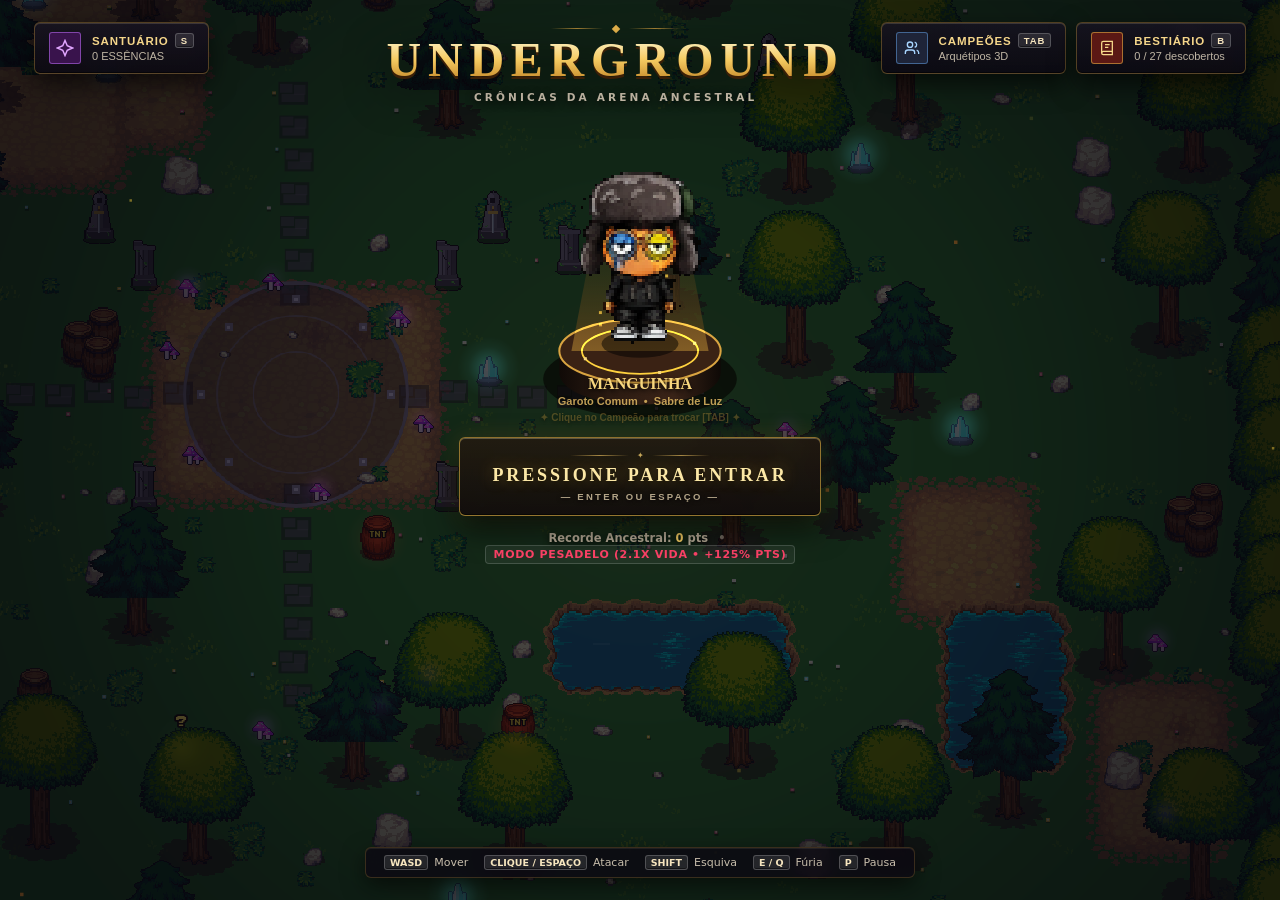
==== index.html @ 07d0e4aa "chore(release): remover atalhos manuais de teste (1-6/K) da versao oficial" ====
<!DOCTYPE html>
<html lang="pt-BR">
<head>
  <meta charset="UTF-8" />
  <meta name="viewport" content="width=device-width, initial-scale=1.0, maximum-scale=1.0, user-scalable=no, viewport-fit=cover" />
  <meta name="apple-mobile-web-app-capable" content="yes" />
  <meta name="apple-mobile-web-app-status-bar-style" content="black-translucent" />
  <meta name="mobile-web-app-capable" content="yes" />
  <meta name="theme-color" content="#0d0f14" />
  <meta http-equiv="Cache-Control" content="no-cache, no-store, must-revalidate" />
  <meta http-equiv="Pragma" content="no-cache" />
  <meta http-equiv="Expires" content="0" />
  <title>Underground — Crônicas da Arena Ancestral</title>
  <link rel="icon" type="image/png" href="assets/sprites/characters/manguinha_portrait.png" />
  <link rel="stylesheet" href="css/style.css?v=2.6.0" />
</head>
<body>
  <canvas id="webgl-canvas"></canvas>
  <canvas id="game"></canvas>

  <!-- Modern AAA Menu Overlay -->
  <div id="menu-overlay" class="menu-overlay is-hidden" aria-label="Menu Principal">
    <header class="menu-topbar">
      <button id="btn-souls" class="glass-pill souls-btn" type="button" aria-label="Santuário das Almas">
        <span class="souls-badge" aria-hidden="true">
          <svg viewBox="0 0 24 24" width="18" height="18" fill="none" stroke="currentColor" stroke-width="2"><path d="M12 2l3 7 7 3-7 3-3 7-3-7-7-3 7-3z"/></svg>
        </span>
        <div class="pill-text">
          <span class="pill-title">SANTUÁRIO <kbd>S</kbd></span>
          <span id="ui-souls-count" class="pill-sub">0 essências</span>
        </div>
      </button>

      <div class="title-block">
        <div class="title-ornament" aria-hidden="true"><span></span><i></i><span></span></div>
        <h1 class="game-title">UNDERGROUND</h1>
        <p class="game-subtitle">CRÔNICAS DA ARENA ANCESTRAL</p>
      </div>

      <div class="topbar-right">
        <button id="btn-chars" class="glass-pill chars-btn" type="button" aria-label="Escolher Campeão">
          <span class="chars-badge" aria-hidden="true">
            <svg viewBox="0 0 24 24" width="16" height="16" fill="none" stroke="currentColor" stroke-width="2">
              <path d="M16 21v-2a4 4 0 0 0-4-4H6a4 4 0 0 0-4 4v2"/>
              <circle cx="9" cy="7" r="4"/>
              <path d="M22 21v-2a4 4 0 0 0-3-3.87M16 3.13a4 4 0 0 1 0 7.75"/>
            </svg>
          </span>
          <div class="pill-text">
            <span class="pill-title">CAMPEÕES <kbd>TAB</kbd></span>
            <span class="pill-sub">Arquétipos 3D</span>
          </div>
        </button>

        <button id="btn-bestiary" class="glass-pill bestiary-btn" type="button" aria-label="Bestiário">
          <span class="book-badge" aria-hidden="true">
            <svg viewBox="0 0 24 24" width="16" height="16" fill="none" stroke="currentColor" stroke-width="1.9">
              <path d="M4 19.5A2.5 2.5 0 0 1 6.5 17H20"/>
              <path d="M6.5 2H20v20H6.5A2.5 2.5 0 0 1 4 19.5v-15A2.5 2.5 0 0 1 6.5 2z"/>
              <path d="M9 7h7M9 11h5"/>
            </svg>
          </span>
          <div class="pill-text">
            <span class="pill-title">BESTIÁRIO <kbd>B</kbd></span>
            <span id="ui-bestiary-prog" class="pill-sub">0 / 27 descobertos</span>
          </div>
        </button>
      </div>
    </header>

    <section class="menu-dock" aria-label="Menu Principal">
      <button id="btn-play" class="btn-press-start" type="button" aria-label="Entrar na Arena">
        <div class="press-start-ornament" aria-hidden="true">
          <span></span><i>✦</i><span></span>
        </div>
        <span class="press-start-main">PRESSIONE PARA ENTRAR</span>
        <span class="press-start-sub">— ENTER OU ESPAÇO —</span>
      </button>

      <div id="ui-record-line" class="record-line">
        Recorde Ancestral: <strong id="ui-best-score">0</strong> pts <span class="rec-dot">•</span> <button id="ui-diff-desc" class="mode-tag" type="button" title="Clique para alternar dificuldade (Teclas 1, 2, 3)">Modo Pesadelo</button>
      </div>
    </section>

    <footer class="menu-footer">
      <span><kbd>WASD</kbd> Mover</span>
      <span><kbd>CLIQUE / ESPAÇO</kbd> Atacar</span>
      <span><kbd>SHIFT</kbd> Esquiva</span>
      <span><kbd>E / Q</kbd> Fúria</span>
      <span><kbd>P</kbd> Pausa</span>
    </footer>
  </div>

  <!-- WebGL GPU Engine (PixiJS) -->
  <script src="src/vendor/pixi.min.js"></script>

  <!-- Core Engine -->
  <script src="src/core/config.js?v=2.6.0"></script>
  <script src="src/core/spatialGrid.js?v=2.6.0"></script>
  <script src="src/core/assets.js?v=2.6.0"></script>
  <script src="src/core/audio.js?v=2.6.0"></script>
  <script src="src/core/input.js?v=2.6.0"></script>

  <!-- Game Data & Definitions -->
  <script src="src/data/characters.js?v=2.6.0"></script>
  <script src="src/data/monsters.js?v=2.6.0"></script>
  <script src="src/data/items.js?v=2.6.0"></script>

  <!-- World & Environment -->
  <script src="src/world/world.js?v=2.6.0"></script>

  <!-- Gameplay Systems & AI -->
  <script src="src/systems/state.js?v=2.6.0"></script>
  <script src="src/systems/combat.js?v=2.6.0"></script>
  <script src="src/systems/ai.js?v=2.6.0"></script>
  <script src="src/systems/update.js?v=2.6.0"></script>

  <!-- Rendering & UI -->
  <script src="src/render/worldRenderer.js?v=2.6.0"></script>
  <script src="src/render/pixiShaders.js?v=2.6.0"></script>
  <script src="src/render/pixiRenderer.js?v=2.6.0"></script>
  <script src="src/ui/hud.js?v=2.6.0"></script>
  <script src="src/ui/menus.js?v=2.6.0"></script>

  <!-- Main Loop Bootstrap -->
  <script src="src/main.js?v=2.6.0"></script>
</body>
</html>
---- css/style.css ----
@font-face {
  font-family: 'Press Start 2P';
  src: url('../assets/fonts/PressStart2P.ttf') format('truetype');
}

* {
  box-sizing: border-box;
  -webkit-tap-highlight-color: transparent;
}

html, body {
  margin: 0;
  padding: 0;
  width: 100%;
  height: 100%;
  height: 100dvh;
  overflow: hidden;
  background: #0d0f14;
  position: fixed;
  top: 0;
  left: 0;
  touch-action: none;
  -webkit-touch-callout: none;
  -webkit-user-select: none;
  user-select: none;
  overscroll-behavior: none;
}

canvas {
  display: block;
  width: 100vw;
  height: 100vh;
  height: 100dvh;
  image-rendering: pixelated;
  image-rendering: crisp-edges;
  cursor: crosshair;
  touch-action: none;
  outline: none;
}

#webgl-canvas {
  position: fixed;
  inset: 0;
  z-index: 1;
  pointer-events: none;
}

#game {
  position: fixed;
  inset: 0;
  z-index: 2;
}

canvas:focus-visible {
  box-shadow: inset 0 0 0 2px #d9a441;
}

@media (prefers-reduced-motion: reduce) {
  *, *::before, *::after {
    animation-duration: 0.01ms !important;
    transition-duration: 0.01ms !important;
    scroll-behavior: auto !important;
  }
}

/* =========================================================
   MODERN AAA DARK FANTASY MENU OVERLAY
   ========================================================= */
.menu-overlay {
  position: fixed;
  inset: 0;
  z-index: 20;
  display: flex;
  flex-direction: column;
  justify-content: space-between;
  padding: clamp(14px, 2.4vh, 26px) clamp(16px, 2.8vw, 34px);
  pointer-events: none;
  font-family: system-ui, -apple-system, 'Segoe UI', Roboto, sans-serif;
  color: #f4ebd9;
  opacity: 1;
  transition: opacity 320ms cubic-bezier(0.16, 1, 0.3, 1);
}
.menu-overlay.is-hidden {
  opacity: 0;
  pointer-events: none;
}
.menu-overlay.is-hidden * {
  pointer-events: none !important;
}

/* UI/UX Start Transition */
.menu-overlay.is-starting {
  pointer-events: none;
}
.menu-overlay.is-starting .menu-topbar {
  opacity: 0;
  transform: translateY(-32px) scale(0.96);
  filter: blur(6px);
  transition: all 300ms cubic-bezier(0.16, 1, 0.3, 1);
}
.menu-overlay.is-starting .menu-dock {
  opacity: 0;
  transform: translate(-50%, -16px) scale(1.12);
  filter: blur(6px) brightness(1.7);
  transition: all 300ms cubic-bezier(0.16, 1, 0.3, 1);
}
.menu-overlay.is-starting .menu-footer {
  opacity: 0;
  transform: translateY(22px);
  filter: blur(4px);
  transition: all 260ms ease;
}
.menu-overlay.is-starting::after {
  content: '';
  position: absolute;
  inset: 0;
  background: radial-gradient(circle at 50% 42%, rgba(255, 235, 150, 0.6) 0%, rgba(217, 164, 65, 0.25) 36%, transparent 72%);
  animation: startFlash 320ms cubic-bezier(0.12, 0.9, 0.2, 1) forwards;
  pointer-events: none;
}
@keyframes startFlash {
  0% { opacity: 0; transform: scale(0.65); }
  45% { opacity: 1; transform: scale(1.05); }
  100% { opacity: 0; transform: scale(1.25); }
}

.menu-topbar,
.menu-dock,
.menu-footer {
  transition:
    opacity 340ms cubic-bezier(0.16, 1, 0.3, 1),
    transform 380ms cubic-bezier(0.16, 1, 0.3, 1),
    filter 320ms cubic-bezier(0.16, 1, 0.3, 1);
}
.menu-overlay.is-hidden .menu-topbar {
  opacity: 0;
  transform: translateY(-28px) scale(0.985);
  filter: blur(4px);
}
.menu-overlay.is-hidden .menu-dock {
  opacity: 0;
  transform: translate(-50%, 36px) scale(0.975);
  filter: blur(4px);
}
.menu-overlay.is-hidden .menu-footer {
  opacity: 0;
  transform: translateY(18px);
}

.menu-topbar {
  display: grid;
  grid-template-columns: 1fr auto 1fr;
  align-items: start;
  gap: 16px;
}
.edition-badge {
  justify-self: start;
}
.souls-btn {
  justify-self: start;
  cursor: pointer;
}
.souls-badge {
  display: grid;
  place-items: center;
  width: 32px;
  height: 32px;
  border-radius: 3px;
  background: #39134c;
  border: 1px solid rgba(195, 115, 255, 0.52);
  color: #e2a6ff;
}
.souls-btn:hover {
  transform: translateY(-2px);
  border-color: rgba(210, 130, 255, 0.82);
  background: rgba(28, 16, 42, 0.94);
}
.title-block {
  justify-self: center;
  text-align: center;
  padding: 4px 20px 8px;
}
.topbar-right {
  justify-self: end;
  display: flex;
  align-items: center;
  gap: 10px;
}
.chars-btn {
  cursor: pointer;
}
.chars-badge {
  display: grid;
  place-items: center;
  width: 32px;
  height: 32px;
  border-radius: 3px;
  background: #1e2438;
  border: 1px solid rgba(110, 180, 255, 0.45);
  color: #a8d5ff;
}
.chars-btn:hover {
  transform: translateY(-2px);
  border-color: rgba(140, 205, 255, 0.85);
  background: rgba(22, 28, 48, 0.94);
}
.bestiary-btn {
  cursor: pointer;
}

.glass-pill {
  pointer-events: auto;
  display: inline-flex;
  align-items: center;
  gap: 11px;
  padding: 9px 14px;
  border-radius: 6px;
  background: linear-gradient(180deg, rgba(22, 19, 32, 0.88) 0%, rgba(12, 10, 18, 0.94) 100%);
  backdrop-filter: blur(10px);
  -webkit-backdrop-filter: blur(10px);
  border: 1px solid rgba(217, 164, 65, 0.34);
  box-shadow:
    0 10px 26px rgba(0, 0, 0, 0.62),
    inset 0 1px 0 rgba(255, 236, 185, 0.16),
    inset 0 -1px 0 rgba(0, 0, 0, 0.5);
  color: #f6ead4;
  text-align: left;
  transition:
    transform 170ms cubic-bezier(0.22, 1, 0.36, 1),
    border-color 170ms ease,
    box-shadow 170ms ease,
    background 170ms ease;
}
.glass-pill:active {
  transform: translateY(0) scale(0.97);
}
.glass-pill:focus-visible,
.btn-press-start:focus-visible,
.mode-tag:focus-visible {
  outline: 2px solid #f7d67e;
  outline-offset: 3px;
}
.bestiary-btn:hover {
  transform: translateY(-2px);
  border-color: rgba(245, 194, 73, 0.82);
  box-shadow: 0 12px 28px rgba(0, 0, 0, 0.7), 0 0 16px rgba(245, 194, 73, 0.18), inset 0 1px 0 rgba(255, 236, 185, 0.24);
  background: linear-gradient(180deg, rgba(32, 24, 38, 0.94) 0%, rgba(16, 12, 22, 0.96) 100%);
}
.pill-icon {
  display: grid;
  place-items: center;
  color: #e6b44c;
}
.book-badge {
  display: grid;
  place-items: center;
  width: 32px;
  height: 32px;
  border-radius: 3px;
  background: #5b1814;
  border: 1px solid rgba(245, 194, 73, 0.52);
  color: #f7d98b;
}
.pill-text {
  display: flex;
  flex-direction: column;
  gap: 2px;
}
.pill-title {
  font-size: 11.5px;
  font-weight: 800;
  letter-spacing: 0.08em;
  color: #f5d68a;
  display: inline-flex;
  align-items: center;
  gap: 6px;
}
.pill-sub {
  font-size: 11px;
  font-weight: 500;
  color: #bfb5a4;
}

.title-ornament {
  display: flex;
  align-items: center;
  justify-content: center;
  gap: 10px;
  margin-bottom: 4px;
}
.title-ornament span {
  width: 52px;
  height: 1px;
  background: linear-gradient(90deg, transparent, rgba(217, 164, 65, 0.75), transparent);
}
.title-ornament i {
  display: block;
  width: 6px;
  height: 6px;
  background: #e6b44c;
  transform: rotate(45deg);
}
.game-title {
  margin: 0;
  font-family: 'Cinzel', Georgia, 'Times New Roman', serif;
  font-size: clamp(28px, 3.8vw, 48px);
  font-weight: 900;
  letter-spacing: 0.14em;
  line-height: 1.02;
  background: linear-gradient(180deg, #fff5cf 0%, #f5cb62 48%, #bd7d1f 100%);
  -webkit-background-clip: text;
  background-clip: text;
  color: transparent;
  filter: drop-shadow(0 3px 0 #3a1f07) drop-shadow(0 10px 22px rgba(0, 0, 0, 0.9));
}
.game-subtitle {
  margin: 6px 0 0;
  font-size: 10.5px;
  font-weight: 700;
  letter-spacing: 0.30em;
  color: #d8ccb8;
  text-shadow: 0 2px 8px rgba(0, 0, 0, 0.95);
}

.menu-dock {
  position: absolute;
  top: calc(39vh + 86px);
  left: 50%;
  transform: translateX(-50%);
  width: min(440px, 92vw);
  display: flex;
  flex-direction: column;
  align-items: center;
  gap: 13px;
}

.btn-press-start {
  pointer-events: auto;
  background: linear-gradient(180deg, rgba(36, 26, 16, 0.86) 0%, rgba(18, 13, 12, 0.94) 100%);
  backdrop-filter: blur(8px);
  -webkit-backdrop-filter: blur(8px);
  border: 1px solid rgba(245, 194, 73, 0.55);
  border-radius: 6px;
  box-shadow:
    0 12px 30px rgba(0, 0, 0, 0.72),
    0 0 24px rgba(245, 194, 73, 0.16),
    inset 0 1px 0 rgba(255, 240, 190, 0.28),
    inset 0 -1px 0 rgba(0, 0, 0, 0.6);
  outline: none;
  cursor: pointer;
  padding: 13px 32px;
  display: flex;
  flex-direction: column;
  align-items: center;
  justify-content: center;
  gap: 5px;
  position: relative;
  overflow: hidden;
  text-decoration: none;
  user-select: none;
  animation: pressStartBreathe 2.8s ease-in-out infinite;
  transition:
    transform 180ms cubic-bezier(0.22, 1, 0.36, 1),
    border-color 180ms ease,
    box-shadow 180ms ease;
}
.btn-press-start::before {
  content: '';
  position: absolute;
  top: 0;
  left: -120%;
  width: 70%;
  height: 100%;
  background: linear-gradient(105deg, transparent 20%, rgba(255, 238, 175, 0.22) 50%, transparent 80%);
  transition: left 520ms cubic-bezier(0.22, 1, 0.36, 1);
  pointer-events: none;
}
.btn-press-start:hover::before {
  left: 140%;
}

.press-start-ornament {
  display: flex;
  align-items: center;
  justify-content: center;
  gap: 8px;
  width: 140px;
  opacity: 0.75;
}
.press-start-ornament span {
  flex: 1;
  height: 1px;
  background: linear-gradient(90deg, transparent, rgba(245, 200, 100, 0.85), transparent);
}
.press-start-ornament i {
  font-style: normal;
  font-size: 8px;
  color: #ffd875;
}

.press-start-main {
  font-family: 'Cinzel', 'Georgia', serif;
  font-size: 18px;
  font-weight: 800;
  letter-spacing: 0.16em;
  color: #fce8a6;
  text-shadow:
    0 0 16px rgba(245, 194, 73, 0.45),
    0 2px 8px rgba(0, 0, 0, 0.95);
  transition: color 180ms ease, text-shadow 180ms ease;
}

.press-start-sub {
  font-family: inherit;
  font-size: 9.5px;
  font-weight: 600;
  letter-spacing: 0.24em;
  color: rgba(226, 208, 172, 0.78);
  text-shadow: 0 1px 4px rgba(0, 0, 0, 0.9);
}

.btn-press-start:hover {
  animation: none;
  transform: translateY(-2px) scale(1.035);
  border-color: rgba(255, 224, 128, 0.92);
  box-shadow:
    0 16px 36px rgba(0, 0, 0, 0.78),
    0 0 32px rgba(245, 194, 73, 0.34),
    inset 0 1px 0 rgba(255, 245, 205, 0.42);
}
.btn-press-start:hover .press-start-main {
  color: #ffffff;
  text-shadow:
    0 0 22px rgba(255, 220, 110, 0.9),
    0 2px 8px rgba(0, 0, 0, 1);
}
.btn-press-start:hover .press-start-sub {
  color: #ffd875;
}
.btn-press-start:active {
  transform: translateY(0) scale(0.97);
}

@keyframes pressStartBreathe {
  0% {
    transform: scale(1);
    opacity: 0.84;
  }
  50% {
    transform: scale(1.045);
    opacity: 1;
    filter: drop-shadow(0 0 12px rgba(245, 194, 73, 0.45));
  }
  100% {
    transform: scale(1);
    opacity: 0.84;
  }
}

.record-line {
  text-align: center;
  font-size: 11.5px;
  font-weight: 600;
  color: #b5a995;
  text-shadow: 0 2px 6px rgba(0, 0, 0, 0.92);
  padding-top: 2px;
}
.record-line strong {
  color: #f5cd64;
  font-variant-numeric: tabular-nums;
}
.rec-dot {
  margin: 0 6px;
  opacity: 0.45;
}
.mode-tag {
  pointer-events: auto;
  cursor: pointer;
  background: rgba(255, 255, 255, 0.06);
  border: 1px solid rgba(255, 255, 255, 0.16);
  border-radius: 4px;
  padding: 2px 8px;
  font-family: inherit;
  font-size: 11px;
  color: #ff476e;
  font-weight: 800;
  letter-spacing: 0.06em;
  text-transform: uppercase;
  transition: transform 140ms ease, border-color 140ms ease, background 140ms ease;
}
.mode-tag:hover {
  transform: translateY(-1px);
  background: rgba(255, 255, 255, 0.12);
  border-color: rgba(245, 194, 73, 0.65);
}

.menu-footer {
  display: flex;
  justify-content: center;
  align-items: center;
  gap: 16px;
  flex-wrap: wrap;
  padding: 7px 18px;
  margin: 0 auto;
  border-radius: 6px;
  background: rgba(12, 10, 18, 0.84);
  backdrop-filter: blur(8px);
  -webkit-backdrop-filter: blur(8px);
  border: 1px solid rgba(217, 164, 65, 0.22);
  box-shadow: 0 8px 22px rgba(0, 0, 0, 0.55), inset 0 1px 0 rgba(255, 236, 185, 0.08);
  font-size: 11px;
  color: #c8beac;
}
.menu-footer span {
  display: inline-flex;
  align-items: center;
  gap: 6px;
}

kbd {
  display: inline-block;
  padding: 1px 5px;
  border-radius: 3px;
  background: rgba(255, 255, 255, 0.1);
  border: 1px solid rgba(255, 255, 255, 0.2);
  box-shadow: inset 0 -1px 0 rgba(0, 0, 0, 0.45);
  font-family: inherit;
  font-size: 9.5px;
  font-weight: 700;
  color: #f7e6bf;
}

@media (max-width: 720px) {
  .edition-badge { display: none; }
  .menu-topbar { grid-template-columns: 1fr; justify-items: center; position: relative; }
  .bestiary-btn { position: absolute; right: 0; top: 0; padding: 7px 10px; }
  .bestiary-btn .pill-sub { display: none; }
  .menu-actions, .menu-utility-row { grid-template-columns: 1fr; }
  .diff-bar { justify-content: center; }
  .menu-footer { display: none; }
}
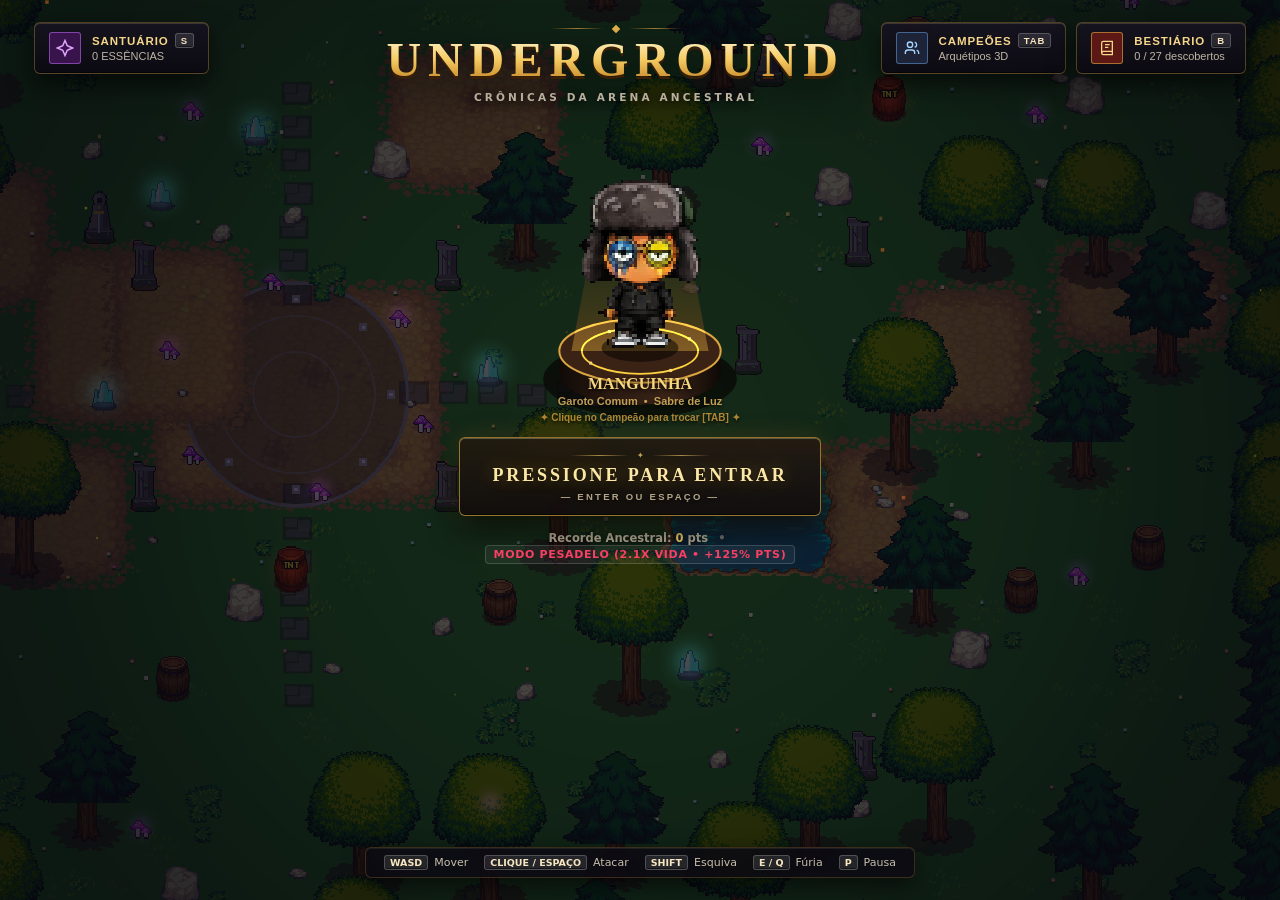
==== commit 6b11d5fb: "feat(char): adicionar personagem jogavel Nyx (Sombra Arcana) em pixel art 12 cores + paleta LibreSpr" ====
--- a/index.html
+++ b/index.html
@@ -12,7 +12,7 @@
   <meta http-equiv="Expires" content="0" />
   <title>Underground — Crônicas da Arena Ancestral</title>
   <link rel="icon" type="image/png" href="assets/sprites/characters/manguinha_portrait.png" />
-  <link rel="stylesheet" href="css/style.css?v=2.6.0" />
+  <link rel="stylesheet" href="css/style.css?v=2.7.0" />
 </head>
 <body>
   <canvas id="webgl-canvas"></canvas>
@@ -95,34 +95,34 @@
   <script src="src/vendor/pixi.min.js"></script>
 
   <!-- Core Engine -->
-  <script src="src/core/config.js?v=2.6.0"></script>
-  <script src="src/core/spatialGrid.js?v=2.6.0"></script>
-  <script src="src/core/assets.js?v=2.6.0"></script>
-  <script src="src/core/audio.js?v=2.6.0"></script>
-  <script src="src/core/input.js?v=2.6.0"></script>
+  <script src="src/core/config.js?v=2.7.0"></script>
+  <script src="src/core/spatialGrid.js?v=2.7.0"></script>
+  <script src="src/core/assets.js?v=2.7.0"></script>
+  <script src="src/core/audio.js?v=2.7.0"></script>
+  <script src="src/core/input.js?v=2.7.0"></script>
 
   <!-- Game Data & Definitions -->
-  <script src="src/data/characters.js?v=2.6.0"></script>
-  <script src="src/data/monsters.js?v=2.6.0"></script>
-  <script src="src/data/items.js?v=2.6.0"></script>
+  <script src="src/data/characters.js?v=2.7.0"></script>
+  <script src="src/data/monsters.js?v=2.7.0"></script>
+  <script src="src/data/items.js?v=2.7.0"></script>
 
   <!-- World & Environment -->
-  <script src="src/world/world.js?v=2.6.0"></script>
+  <script src="src/world/world.js?v=2.7.0"></script>
 
   <!-- Gameplay Systems & AI -->
-  <script src="src/systems/state.js?v=2.6.0"></script>
-  <script src="src/systems/combat.js?v=2.6.0"></script>
-  <script src="src/systems/ai.js?v=2.6.0"></script>
-  <script src="src/systems/update.js?v=2.6.0"></script>
+  <script src="src/systems/state.js?v=2.7.0"></script>
+  <script src="src/systems/combat.js?v=2.7.0"></script>
+  <script src="src/systems/ai.js?v=2.7.0"></script>
+  <script src="src/systems/update.js?v=2.7.0"></script>
 
   <!-- Rendering & UI -->
-  <script src="src/render/worldRenderer.js?v=2.6.0"></script>
-  <script src="src/render/pixiShaders.js?v=2.6.0"></script>
-  <script src="src/render/pixiRenderer.js?v=2.6.0"></script>
-  <script src="src/ui/hud.js?v=2.6.0"></script>
-  <script src="src/ui/menus.js?v=2.6.0"></script>
+  <script src="src/render/worldRenderer.js?v=2.7.0"></script>
+  <script src="src/render/pixiShaders.js?v=2.7.0"></script>
+  <script src="src/render/pixiRenderer.js?v=2.7.0"></script>
+  <script src="src/ui/hud.js?v=2.7.0"></script>
+  <script src="src/ui/menus.js?v=2.7.0"></script>
 
   <!-- Main Loop Bootstrap -->
-  <script src="src/main.js?v=2.6.0"></script>
+  <script src="src/main.js?v=2.7.0"></script>
 </body>
 </html>
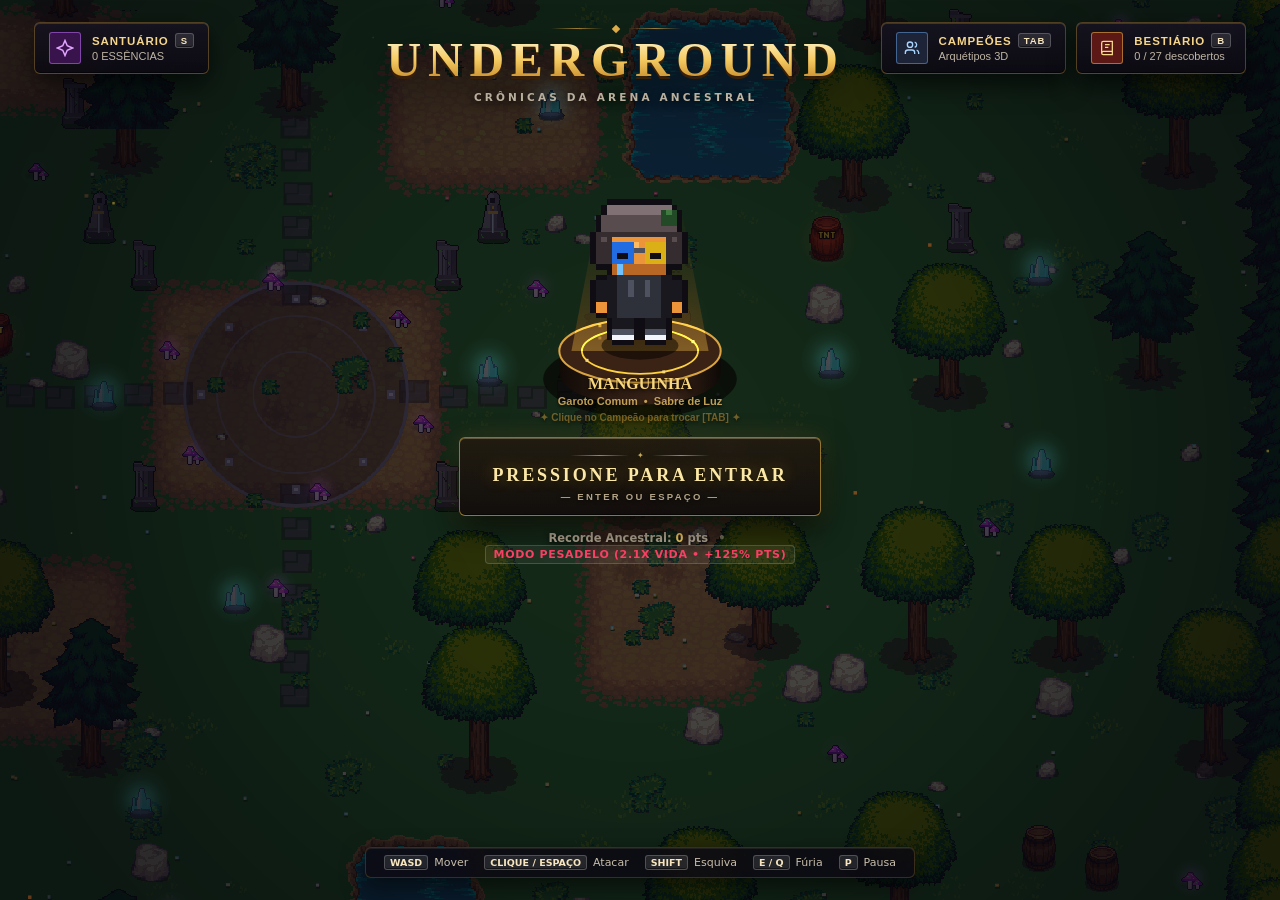
==== commit 3498f090: "feat(sprites): rework fluido 48 frames (64x64) via LibreSprite para Manguinha, Amxral e Tuiuba + esc" ====
--- a/index.html
+++ b/index.html
@@ -12,7 +12,7 @@
   <meta http-equiv="Expires" content="0" />
   <title>Underground — Crônicas da Arena Ancestral</title>
   <link rel="icon" type="image/png" href="assets/sprites/characters/manguinha_portrait.png" />
-  <link rel="stylesheet" href="css/style.css?v=2.7.0" />
+  <link rel="stylesheet" href="css/style.css?v=2.8.0" />
 </head>
 <body>
   <canvas id="webgl-canvas"></canvas>
@@ -95,34 +95,34 @@
   <script src="src/vendor/pixi.min.js"></script>
 
   <!-- Core Engine -->
-  <script src="src/core/config.js?v=2.7.0"></script>
-  <script src="src/core/spatialGrid.js?v=2.7.0"></script>
-  <script src="src/core/assets.js?v=2.7.0"></script>
-  <script src="src/core/audio.js?v=2.7.0"></script>
-  <script src="src/core/input.js?v=2.7.0"></script>
+  <script src="src/core/config.js?v=2.8.0"></script>
+  <script src="src/core/spatialGrid.js?v=2.8.0"></script>
+  <script src="src/core/assets.js?v=2.8.0"></script>
+  <script src="src/core/audio.js?v=2.8.0"></script>
+  <script src="src/core/input.js?v=2.8.0"></script>
 
   <!-- Game Data & Definitions -->
-  <script src="src/data/characters.js?v=2.7.0"></script>
-  <script src="src/data/monsters.js?v=2.7.0"></script>
-  <script src="src/data/items.js?v=2.7.0"></script>
+  <script src="src/data/characters.js?v=2.8.0"></script>
+  <script src="src/data/monsters.js?v=2.8.0"></script>
+  <script src="src/data/items.js?v=2.8.0"></script>
 
   <!-- World & Environment -->
-  <script src="src/world/world.js?v=2.7.0"></script>
+  <script src="src/world/world.js?v=2.8.0"></script>
 
   <!-- Gameplay Systems & AI -->
-  <script src="src/systems/state.js?v=2.7.0"></script>
-  <script src="src/systems/combat.js?v=2.7.0"></script>
-  <script src="src/systems/ai.js?v=2.7.0"></script>
-  <script src="src/systems/update.js?v=2.7.0"></script>
+  <script src="src/systems/state.js?v=2.8.0"></script>
+  <script src="src/systems/combat.js?v=2.8.0"></script>
+  <script src="src/systems/ai.js?v=2.8.0"></script>
+  <script src="src/systems/update.js?v=2.8.0"></script>
 
   <!-- Rendering & UI -->
-  <script src="src/render/worldRenderer.js?v=2.7.0"></script>
-  <script src="src/render/pixiShaders.js?v=2.7.0"></script>
-  <script src="src/render/pixiRenderer.js?v=2.7.0"></script>
-  <script src="src/ui/hud.js?v=2.7.0"></script>
-  <script src="src/ui/menus.js?v=2.7.0"></script>
+  <script src="src/render/worldRenderer.js?v=2.8.0"></script>
+  <script src="src/render/pixiShaders.js?v=2.8.0"></script>
+  <script src="src/render/pixiRenderer.js?v=2.8.0"></script>
+  <script src="src/ui/hud.js?v=2.8.0"></script>
+  <script src="src/ui/menus.js?v=2.8.0"></script>
 
   <!-- Main Loop Bootstrap -->
-  <script src="src/main.js?v=2.7.0"></script>
+  <script src="src/main.js?v=2.8.0"></script>
 </body>
 </html>
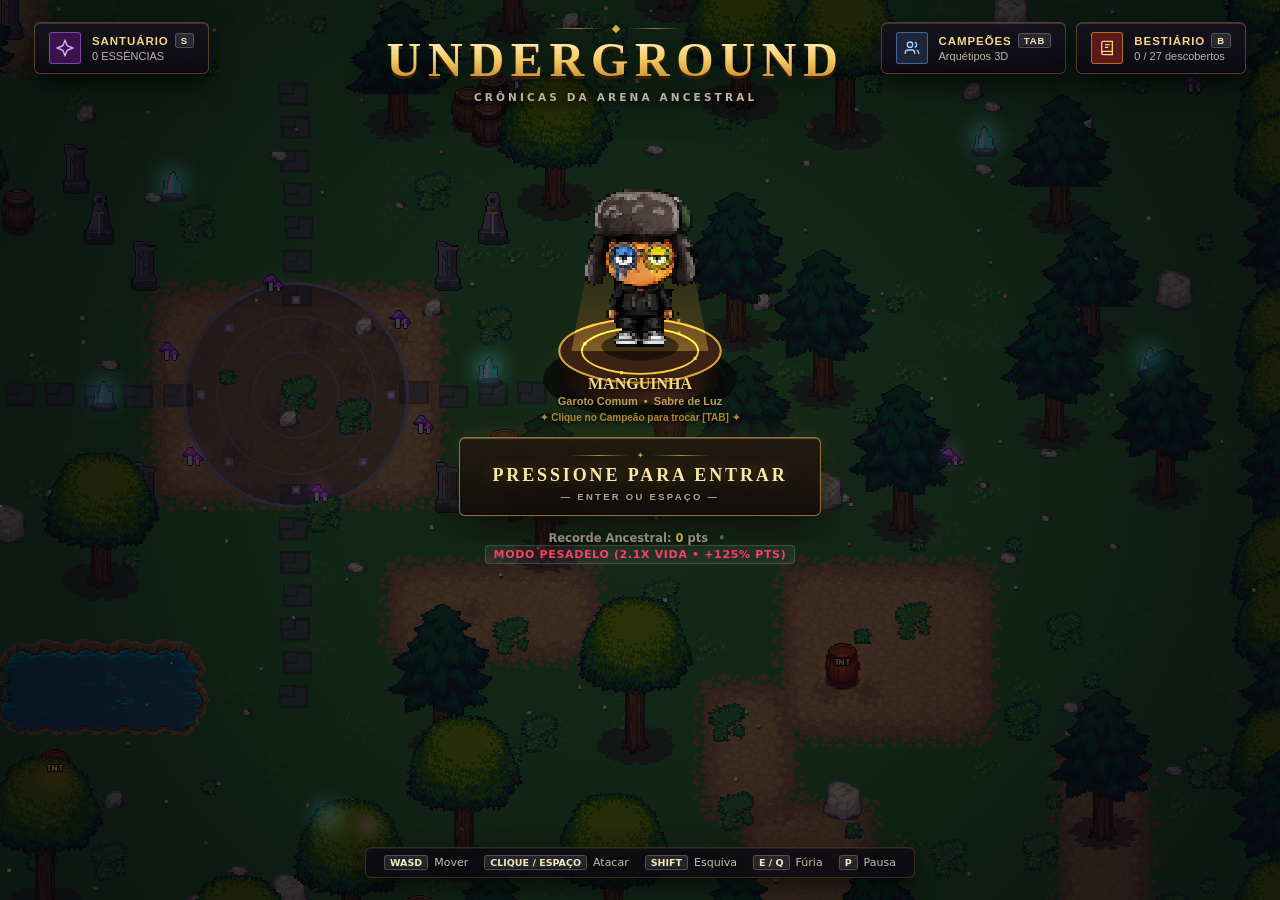
==== commit f9115c50: "fix(sprites): restaurar pixel art HD original e completar todas 9 animacoes alinhadas via LibreSprit" ====
--- a/index.html
+++ b/index.html
@@ -12,7 +12,7 @@
   <meta http-equiv="Expires" content="0" />
   <title>Underground — Crônicas da Arena Ancestral</title>
   <link rel="icon" type="image/png" href="assets/sprites/characters/manguinha_portrait.png" />
-  <link rel="stylesheet" href="css/style.css?v=2.8.0" />
+  <link rel="stylesheet" href="css/style.css?v=2.9.0" />
 </head>
 <body>
   <canvas id="webgl-canvas"></canvas>
@@ -95,34 +95,34 @@
   <script src="src/vendor/pixi.min.js"></script>
 
   <!-- Core Engine -->
-  <script src="src/core/config.js?v=2.8.0"></script>
-  <script src="src/core/spatialGrid.js?v=2.8.0"></script>
-  <script src="src/core/assets.js?v=2.8.0"></script>
-  <script src="src/core/audio.js?v=2.8.0"></script>
-  <script src="src/core/input.js?v=2.8.0"></script>
+  <script src="src/core/config.js?v=2.9.0"></script>
+  <script src="src/core/spatialGrid.js?v=2.9.0"></script>
+  <script src="src/core/assets.js?v=2.9.0"></script>
+  <script src="src/core/audio.js?v=2.9.0"></script>
+  <script src="src/core/input.js?v=2.9.0"></script>
 
   <!-- Game Data & Definitions -->
-  <script src="src/data/characters.js?v=2.8.0"></script>
-  <script src="src/data/monsters.js?v=2.8.0"></script>
-  <script src="src/data/items.js?v=2.8.0"></script>
+  <script src="src/data/characters.js?v=2.9.0"></script>
+  <script src="src/data/monsters.js?v=2.9.0"></script>
+  <script src="src/data/items.js?v=2.9.0"></script>
 
   <!-- World & Environment -->
-  <script src="src/world/world.js?v=2.8.0"></script>
+  <script src="src/world/world.js?v=2.9.0"></script>
 
   <!-- Gameplay Systems & AI -->
-  <script src="src/systems/state.js?v=2.8.0"></script>
-  <script src="src/systems/combat.js?v=2.8.0"></script>
-  <script src="src/systems/ai.js?v=2.8.0"></script>
-  <script src="src/systems/update.js?v=2.8.0"></script>
+  <script src="src/systems/state.js?v=2.9.0"></script>
+  <script src="src/systems/combat.js?v=2.9.0"></script>
+  <script src="src/systems/ai.js?v=2.9.0"></script>
+  <script src="src/systems/update.js?v=2.9.0"></script>
 
   <!-- Rendering & UI -->
-  <script src="src/render/worldRenderer.js?v=2.8.0"></script>
-  <script src="src/render/pixiShaders.js?v=2.8.0"></script>
-  <script src="src/render/pixiRenderer.js?v=2.8.0"></script>
-  <script src="src/ui/hud.js?v=2.8.0"></script>
-  <script src="src/ui/menus.js?v=2.8.0"></script>
+  <script src="src/render/worldRenderer.js?v=2.9.0"></script>
+  <script src="src/render/pixiShaders.js?v=2.9.0"></script>
+  <script src="src/render/pixiRenderer.js?v=2.9.0"></script>
+  <script src="src/ui/hud.js?v=2.9.0"></script>
+  <script src="src/ui/menus.js?v=2.9.0"></script>
 
   <!-- Main Loop Bootstrap -->
-  <script src="src/main.js?v=2.8.0"></script>
+  <script src="src/main.js?v=2.9.0"></script>
 </body>
 </html>
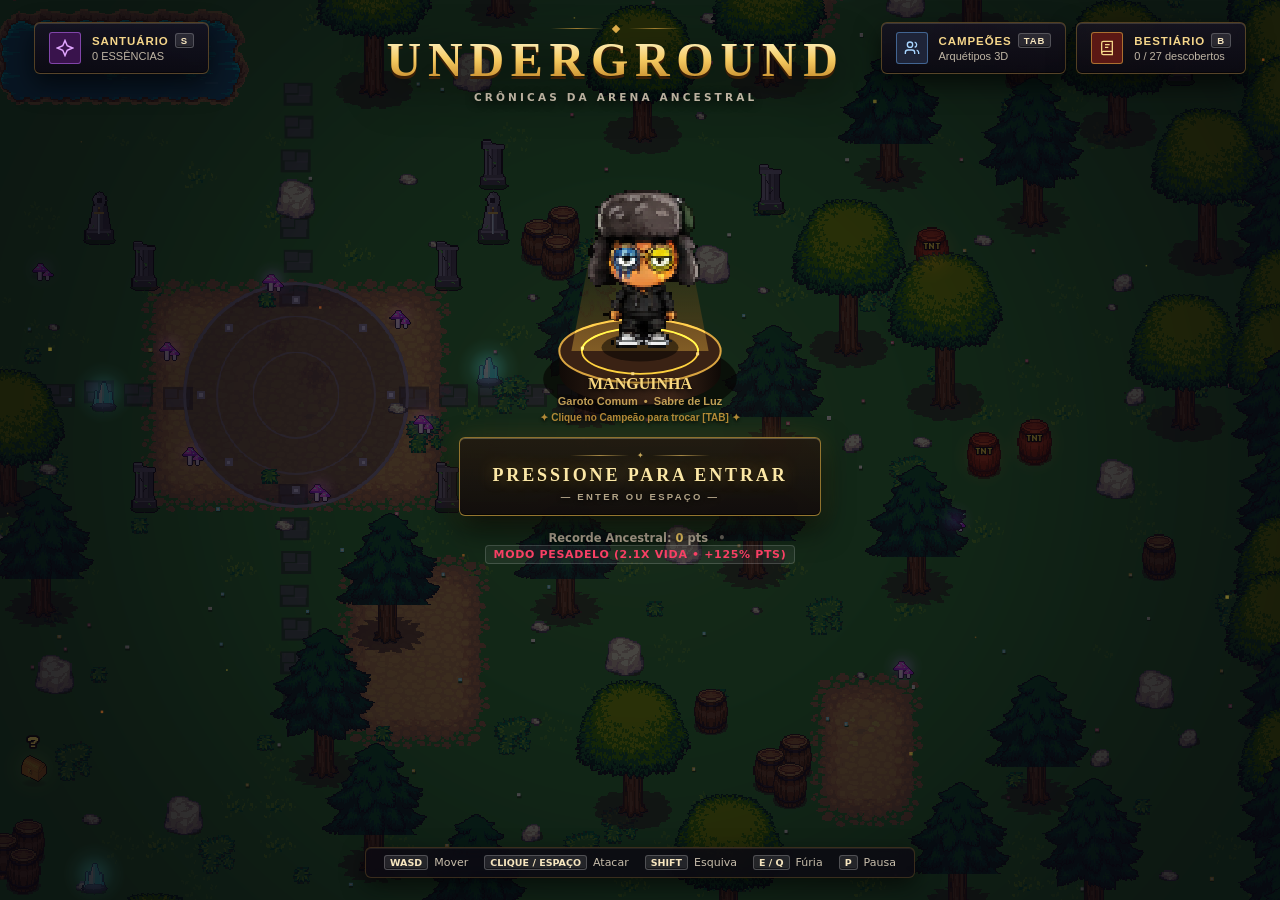
==== commit 8b6ed863: "feat(manguinha): spritesheet HD v2 (11 animacoes: costas, dash ciano, combo sabre, furia aura, dano/" ====
--- a/index.html
+++ b/index.html
@@ -12,7 +12,7 @@
   <meta http-equiv="Expires" content="0" />
   <title>Underground — Crônicas da Arena Ancestral</title>
   <link rel="icon" type="image/png" href="assets/sprites/characters/manguinha_portrait.png" />
-  <link rel="stylesheet" href="css/style.css?v=2.9.0" />
+  <link rel="stylesheet" href="css/style.css?v=3.0.0" />
 </head>
 <body>
   <canvas id="webgl-canvas"></canvas>
@@ -95,34 +95,34 @@
   <script src="src/vendor/pixi.min.js"></script>
 
   <!-- Core Engine -->
-  <script src="src/core/config.js?v=2.9.0"></script>
-  <script src="src/core/spatialGrid.js?v=2.9.0"></script>
-  <script src="src/core/assets.js?v=2.9.0"></script>
-  <script src="src/core/audio.js?v=2.9.0"></script>
-  <script src="src/core/input.js?v=2.9.0"></script>
+  <script src="src/core/config.js?v=3.0.0"></script>
+  <script src="src/core/spatialGrid.js?v=3.0.0"></script>
+  <script src="src/core/assets.js?v=3.0.0"></script>
+  <script src="src/core/audio.js?v=3.0.0"></script>
+  <script src="src/core/input.js?v=3.0.0"></script>
 
   <!-- Game Data & Definitions -->
-  <script src="src/data/characters.js?v=2.9.0"></script>
-  <script src="src/data/monsters.js?v=2.9.0"></script>
-  <script src="src/data/items.js?v=2.9.0"></script>
+  <script src="src/data/characters.js?v=3.0.0"></script>
+  <script src="src/data/monsters.js?v=3.0.0"></script>
+  <script src="src/data/items.js?v=3.0.0"></script>
 
   <!-- World & Environment -->
-  <script src="src/world/world.js?v=2.9.0"></script>
+  <script src="src/world/world.js?v=3.0.0"></script>
 
   <!-- Gameplay Systems & AI -->
-  <script src="src/systems/state.js?v=2.9.0"></script>
-  <script src="src/systems/combat.js?v=2.9.0"></script>
-  <script src="src/systems/ai.js?v=2.9.0"></script>
-  <script src="src/systems/update.js?v=2.9.0"></script>
+  <script src="src/systems/state.js?v=3.0.0"></script>
+  <script src="src/systems/combat.js?v=3.0.0"></script>
+  <script src="src/systems/ai.js?v=3.0.0"></script>
+  <script src="src/systems/update.js?v=3.0.0"></script>
 
   <!-- Rendering & UI -->
-  <script src="src/render/worldRenderer.js?v=2.9.0"></script>
-  <script src="src/render/pixiShaders.js?v=2.9.0"></script>
-  <script src="src/render/pixiRenderer.js?v=2.9.0"></script>
-  <script src="src/ui/hud.js?v=2.9.0"></script>
-  <script src="src/ui/menus.js?v=2.9.0"></script>
+  <script src="src/render/worldRenderer.js?v=3.0.0"></script>
+  <script src="src/render/pixiShaders.js?v=3.0.0"></script>
+  <script src="src/render/pixiRenderer.js?v=3.0.0"></script>
+  <script src="src/ui/hud.js?v=3.0.0"></script>
+  <script src="src/ui/menus.js?v=3.0.0"></script>
 
   <!-- Main Loop Bootstrap -->
-  <script src="src/main.js?v=2.9.0"></script>
+  <script src="src/main.js?v=3.0.0"></script>
 </body>
 </html>
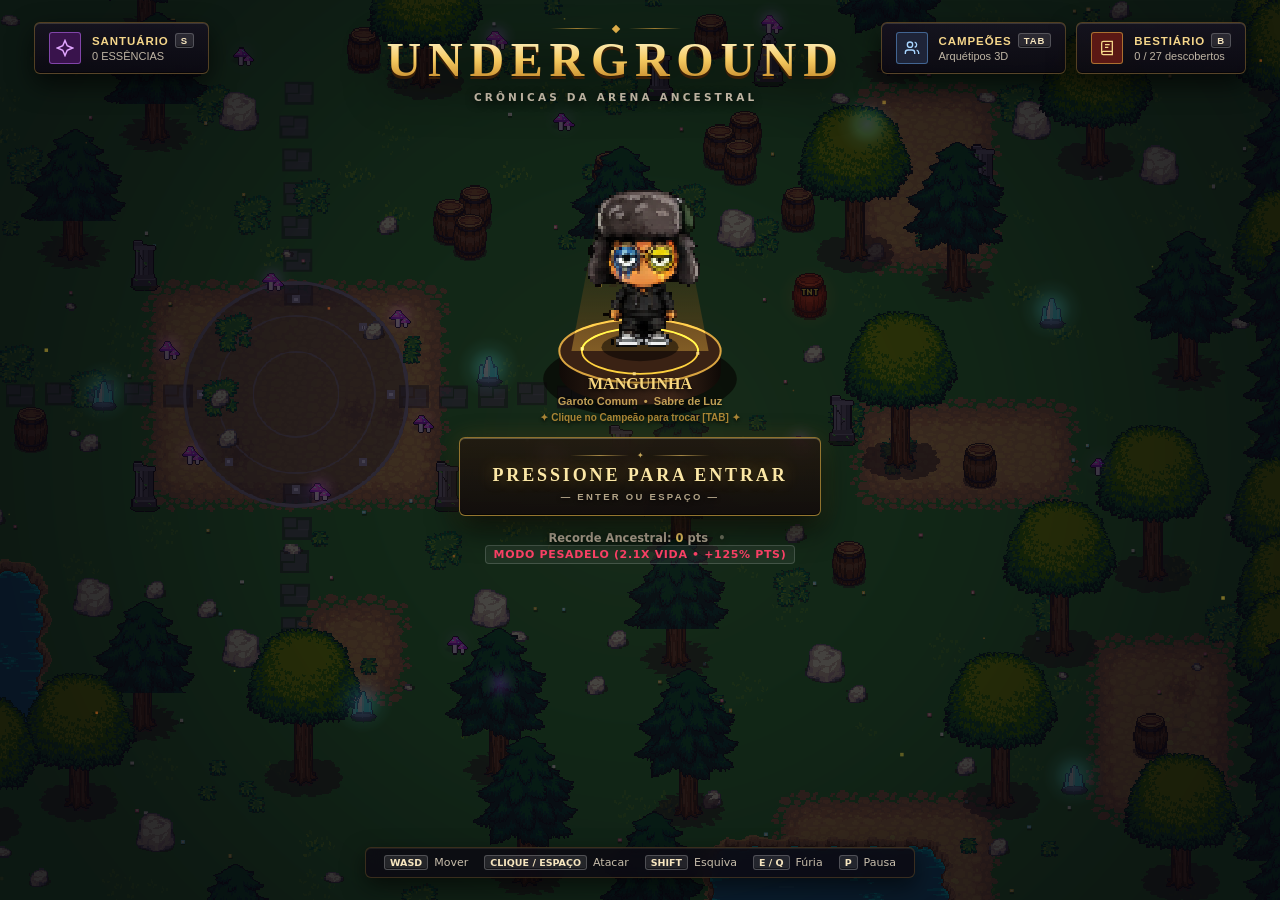
==== commit 716a3095: "feat(sprites): pacote HD v2 para Amxral e Tuiuba (11 animacoes: walk frente, dash, ataque smear, ult" ====
--- a/index.html
+++ b/index.html
@@ -12,7 +12,7 @@
   <meta http-equiv="Expires" content="0" />
   <title>Underground — Crônicas da Arena Ancestral</title>
   <link rel="icon" type="image/png" href="assets/sprites/characters/manguinha_portrait.png" />
-  <link rel="stylesheet" href="css/style.css?v=3.0.0" />
+  <link rel="stylesheet" href="css/style.css?v=3.1.0" />
 </head>
 <body>
   <canvas id="webgl-canvas"></canvas>
@@ -95,34 +95,34 @@
   <script src="src/vendor/pixi.min.js"></script>
 
   <!-- Core Engine -->
-  <script src="src/core/config.js?v=3.0.0"></script>
-  <script src="src/core/spatialGrid.js?v=3.0.0"></script>
-  <script src="src/core/assets.js?v=3.0.0"></script>
-  <script src="src/core/audio.js?v=3.0.0"></script>
-  <script src="src/core/input.js?v=3.0.0"></script>
+  <script src="src/core/config.js?v=3.1.0"></script>
+  <script src="src/core/spatialGrid.js?v=3.1.0"></script>
+  <script src="src/core/assets.js?v=3.1.0"></script>
+  <script src="src/core/audio.js?v=3.1.0"></script>
+  <script src="src/core/input.js?v=3.1.0"></script>
 
   <!-- Game Data & Definitions -->
-  <script src="src/data/characters.js?v=3.0.0"></script>
-  <script src="src/data/monsters.js?v=3.0.0"></script>
-  <script src="src/data/items.js?v=3.0.0"></script>
+  <script src="src/data/characters.js?v=3.1.0"></script>
+  <script src="src/data/monsters.js?v=3.1.0"></script>
+  <script src="src/data/items.js?v=3.1.0"></script>
 
   <!-- World & Environment -->
-  <script src="src/world/world.js?v=3.0.0"></script>
+  <script src="src/world/world.js?v=3.1.0"></script>
 
   <!-- Gameplay Systems & AI -->
-  <script src="src/systems/state.js?v=3.0.0"></script>
-  <script src="src/systems/combat.js?v=3.0.0"></script>
-  <script src="src/systems/ai.js?v=3.0.0"></script>
-  <script src="src/systems/update.js?v=3.0.0"></script>
+  <script src="src/systems/state.js?v=3.1.0"></script>
+  <script src="src/systems/combat.js?v=3.1.0"></script>
+  <script src="src/systems/ai.js?v=3.1.0"></script>
+  <script src="src/systems/update.js?v=3.1.0"></script>
 
   <!-- Rendering & UI -->
-  <script src="src/render/worldRenderer.js?v=3.0.0"></script>
-  <script src="src/render/pixiShaders.js?v=3.0.0"></script>
-  <script src="src/render/pixiRenderer.js?v=3.0.0"></script>
-  <script src="src/ui/hud.js?v=3.0.0"></script>
-  <script src="src/ui/menus.js?v=3.0.0"></script>
+  <script src="src/render/worldRenderer.js?v=3.1.0"></script>
+  <script src="src/render/pixiShaders.js?v=3.1.0"></script>
+  <script src="src/render/pixiRenderer.js?v=3.1.0"></script>
+  <script src="src/ui/hud.js?v=3.1.0"></script>
+  <script src="src/ui/menus.js?v=3.1.0"></script>
 
   <!-- Main Loop Bootstrap -->
-  <script src="src/main.js?v=3.0.0"></script>
+  <script src="src/main.js?v=3.1.0"></script>
 </body>
 </html>
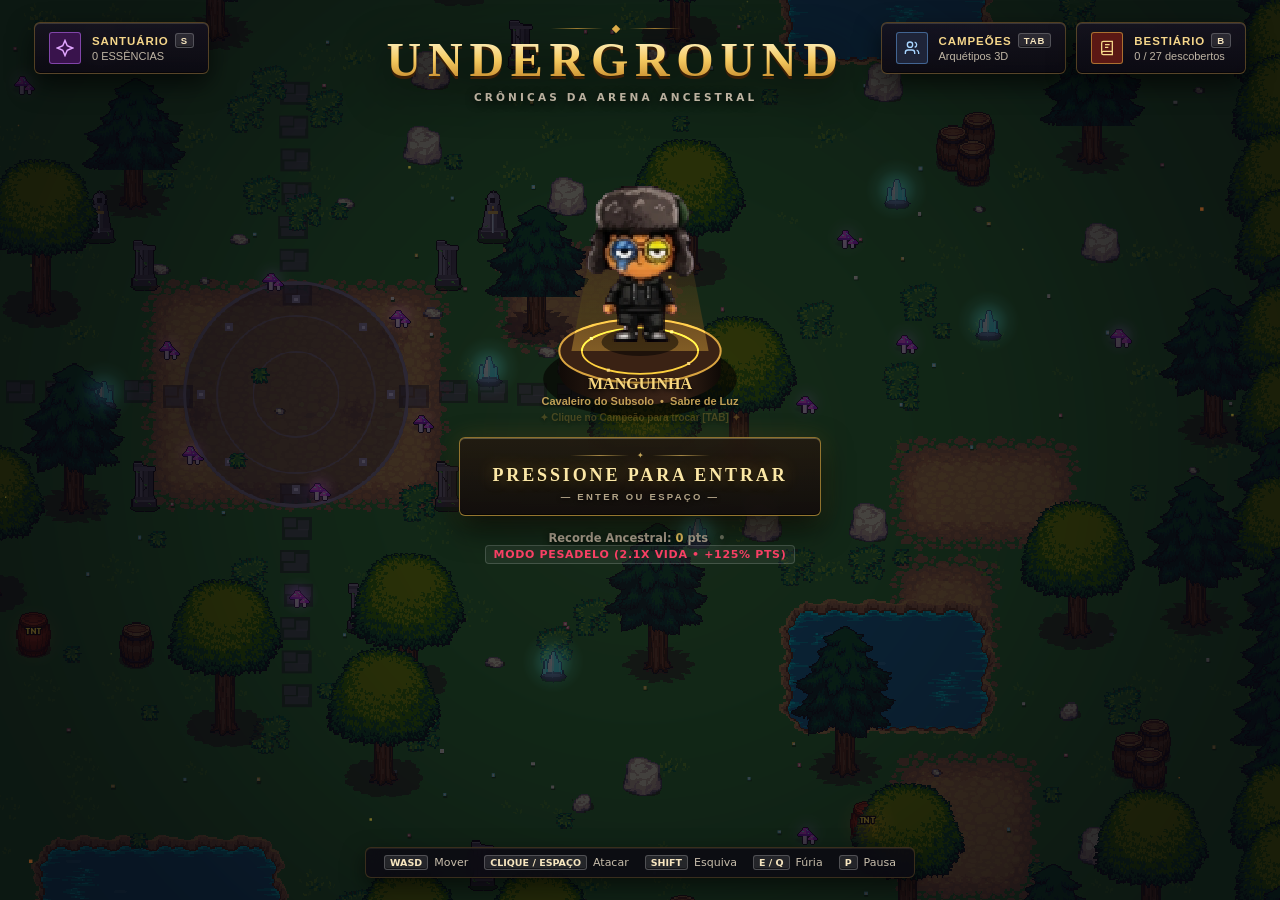
==== commit 16179afd: "feat(sprites-v3): Manguinha unificado + espada medieval + ataque 4 direcoes; Amxral/Tuiuba passos re" ====
--- a/index.html
+++ b/index.html
@@ -12,7 +12,7 @@
   <meta http-equiv="Expires" content="0" />
   <title>Underground — Crônicas da Arena Ancestral</title>
   <link rel="icon" type="image/png" href="assets/sprites/characters/manguinha_portrait.png" />
-  <link rel="stylesheet" href="css/style.css?v=3.1.0" />
+  <link rel="stylesheet" href="css/style.css?v=3.2.0" />
 </head>
 <body>
   <canvas id="webgl-canvas"></canvas>
@@ -95,34 +95,34 @@
   <script src="src/vendor/pixi.min.js"></script>
 
   <!-- Core Engine -->
-  <script src="src/core/config.js?v=3.1.0"></script>
-  <script src="src/core/spatialGrid.js?v=3.1.0"></script>
-  <script src="src/core/assets.js?v=3.1.0"></script>
-  <script src="src/core/audio.js?v=3.1.0"></script>
-  <script src="src/core/input.js?v=3.1.0"></script>
+  <script src="src/core/config.js?v=3.2.0"></script>
+  <script src="src/core/spatialGrid.js?v=3.2.0"></script>
+  <script src="src/core/assets.js?v=3.2.0"></script>
+  <script src="src/core/audio.js?v=3.2.0"></script>
+  <script src="src/core/input.js?v=3.2.0"></script>
 
   <!-- Game Data & Definitions -->
-  <script src="src/data/characters.js?v=3.1.0"></script>
-  <script src="src/data/monsters.js?v=3.1.0"></script>
-  <script src="src/data/items.js?v=3.1.0"></script>
+  <script src="src/data/characters.js?v=3.2.0"></script>
+  <script src="src/data/monsters.js?v=3.2.0"></script>
+  <script src="src/data/items.js?v=3.2.0"></script>
 
   <!-- World & Environment -->
-  <script src="src/world/world.js?v=3.1.0"></script>
+  <script src="src/world/world.js?v=3.2.0"></script>
 
   <!-- Gameplay Systems & AI -->
-  <script src="src/systems/state.js?v=3.1.0"></script>
-  <script src="src/systems/combat.js?v=3.1.0"></script>
-  <script src="src/systems/ai.js?v=3.1.0"></script>
-  <script src="src/systems/update.js?v=3.1.0"></script>
+  <script src="src/systems/state.js?v=3.2.0"></script>
+  <script src="src/systems/combat.js?v=3.2.0"></script>
+  <script src="src/systems/ai.js?v=3.2.0"></script>
+  <script src="src/systems/update.js?v=3.2.0"></script>
 
   <!-- Rendering & UI -->
-  <script src="src/render/worldRenderer.js?v=3.1.0"></script>
-  <script src="src/render/pixiShaders.js?v=3.1.0"></script>
-  <script src="src/render/pixiRenderer.js?v=3.1.0"></script>
-  <script src="src/ui/hud.js?v=3.1.0"></script>
-  <script src="src/ui/menus.js?v=3.1.0"></script>
+  <script src="src/render/worldRenderer.js?v=3.2.0"></script>
+  <script src="src/render/pixiShaders.js?v=3.2.0"></script>
+  <script src="src/render/pixiRenderer.js?v=3.2.0"></script>
+  <script src="src/ui/hud.js?v=3.2.0"></script>
+  <script src="src/ui/menus.js?v=3.2.0"></script>
 
   <!-- Main Loop Bootstrap -->
-  <script src="src/main.js?v=3.1.0"></script>
+  <script src="src/main.js?v=3.2.0"></script>
 </body>
 </html>
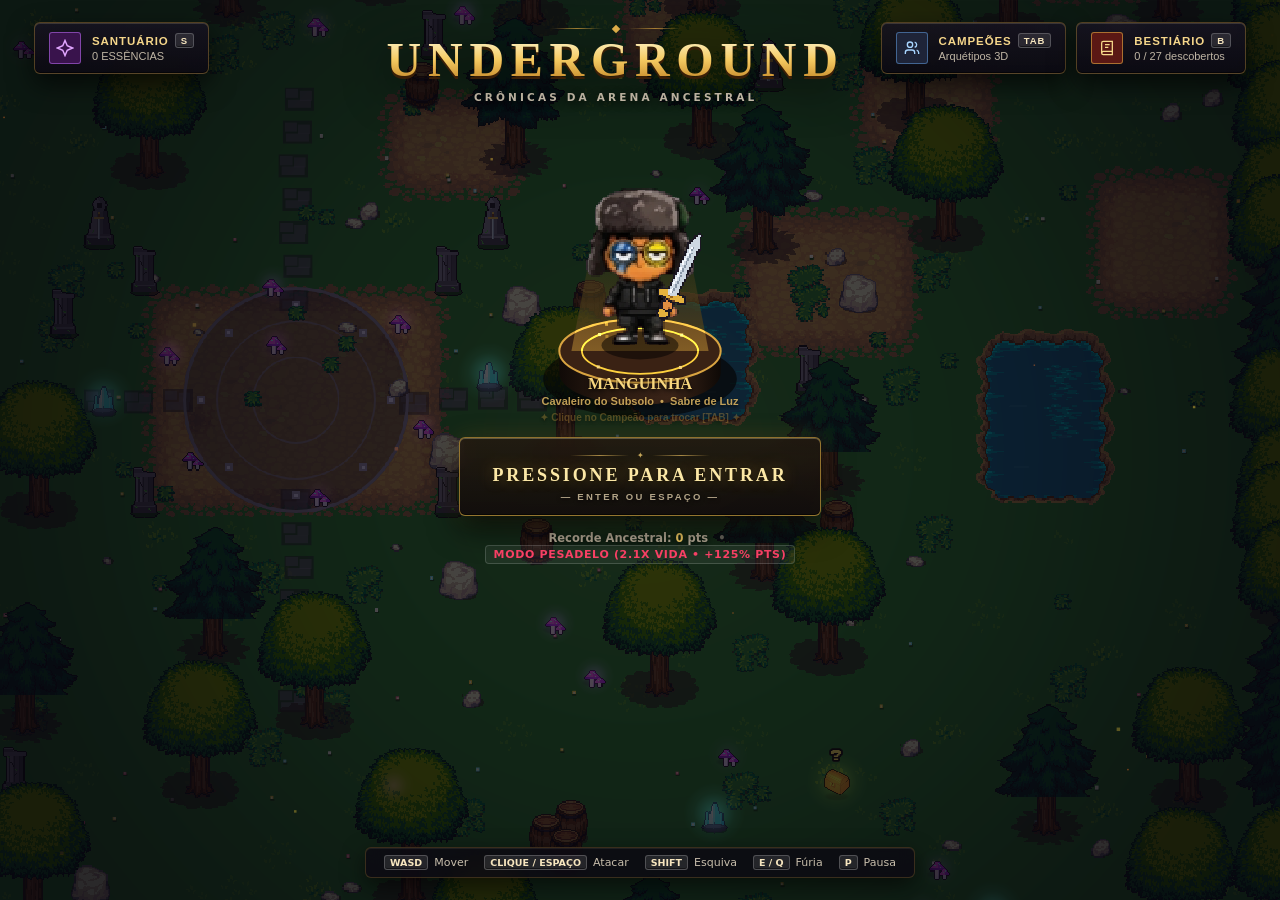
==== commit 752575dd: "fix(manguinha-v4): espada pixel-art desenhada dentro dos sprites (sem peca flutuante), selecao desar" ====
--- a/index.html
+++ b/index.html
@@ -12,7 +12,7 @@
   <meta http-equiv="Expires" content="0" />
   <title>Underground — Crônicas da Arena Ancestral</title>
   <link rel="icon" type="image/png" href="assets/sprites/characters/manguinha_portrait.png" />
-  <link rel="stylesheet" href="css/style.css?v=3.2.0" />
+  <link rel="stylesheet" href="css/style.css?v=3.3.0" />
 </head>
 <body>
   <canvas id="webgl-canvas"></canvas>
@@ -95,34 +95,34 @@
   <script src="src/vendor/pixi.min.js"></script>
 
   <!-- Core Engine -->
-  <script src="src/core/config.js?v=3.2.0"></script>
-  <script src="src/core/spatialGrid.js?v=3.2.0"></script>
-  <script src="src/core/assets.js?v=3.2.0"></script>
-  <script src="src/core/audio.js?v=3.2.0"></script>
-  <script src="src/core/input.js?v=3.2.0"></script>
+  <script src="src/core/config.js?v=3.3.0"></script>
+  <script src="src/core/spatialGrid.js?v=3.3.0"></script>
+  <script src="src/core/assets.js?v=3.3.0"></script>
+  <script src="src/core/audio.js?v=3.3.0"></script>
+  <script src="src/core/input.js?v=3.3.0"></script>
 
   <!-- Game Data & Definitions -->
-  <script src="src/data/characters.js?v=3.2.0"></script>
-  <script src="src/data/monsters.js?v=3.2.0"></script>
-  <script src="src/data/items.js?v=3.2.0"></script>
+  <script src="src/data/characters.js?v=3.3.0"></script>
+  <script src="src/data/monsters.js?v=3.3.0"></script>
+  <script src="src/data/items.js?v=3.3.0"></script>
 
   <!-- World & Environment -->
-  <script src="src/world/world.js?v=3.2.0"></script>
+  <script src="src/world/world.js?v=3.3.0"></script>
 
   <!-- Gameplay Systems & AI -->
-  <script src="src/systems/state.js?v=3.2.0"></script>
-  <script src="src/systems/combat.js?v=3.2.0"></script>
-  <script src="src/systems/ai.js?v=3.2.0"></script>
-  <script src="src/systems/update.js?v=3.2.0"></script>
+  <script src="src/systems/state.js?v=3.3.0"></script>
+  <script src="src/systems/combat.js?v=3.3.0"></script>
+  <script src="src/systems/ai.js?v=3.3.0"></script>
+  <script src="src/systems/update.js?v=3.3.0"></script>
 
   <!-- Rendering & UI -->
-  <script src="src/render/worldRenderer.js?v=3.2.0"></script>
-  <script src="src/render/pixiShaders.js?v=3.2.0"></script>
-  <script src="src/render/pixiRenderer.js?v=3.2.0"></script>
-  <script src="src/ui/hud.js?v=3.2.0"></script>
-  <script src="src/ui/menus.js?v=3.2.0"></script>
+  <script src="src/render/worldRenderer.js?v=3.3.0"></script>
+  <script src="src/render/pixiShaders.js?v=3.3.0"></script>
+  <script src="src/render/pixiRenderer.js?v=3.3.0"></script>
+  <script src="src/ui/hud.js?v=3.3.0"></script>
+  <script src="src/ui/menus.js?v=3.3.0"></script>
 
   <!-- Main Loop Bootstrap -->
-  <script src="src/main.js?v=3.2.0"></script>
+  <script src="src/main.js?v=3.3.0"></script>
 </body>
 </html>
